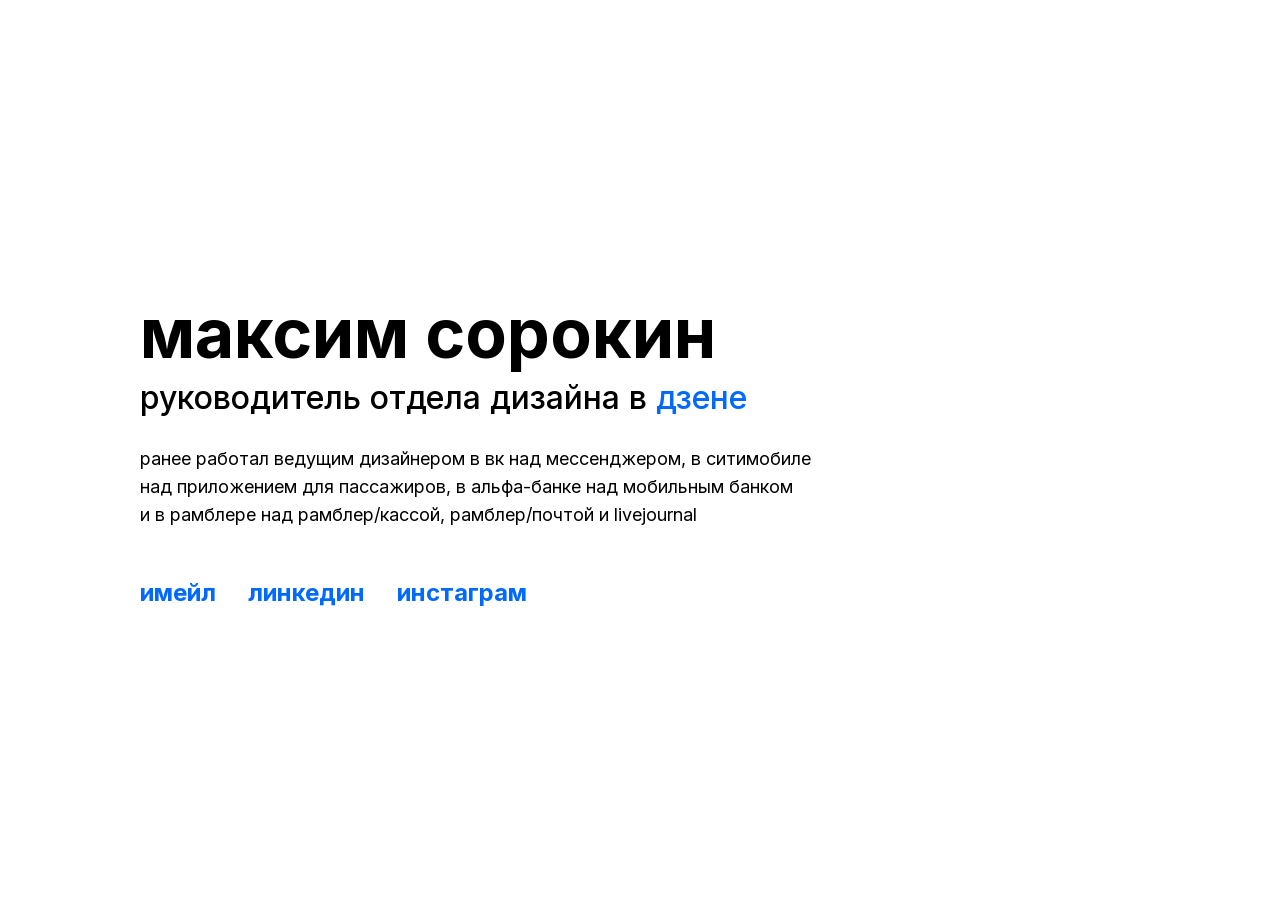
==== index.html @ d33fda68 "Фавиконка убрана Иконки в макетах не было, предложенная не подошла.  Co-Authored-By: Claude Opus 5 <" ====
<!doctype html>
<html lang="ru">
<head>
	<meta charset="utf-8">
	<meta name="viewport" content="width=device-width, initial-scale=1">
	<title>максим сорокин — руководитель отдела дизайна в дзене</title>
	<meta name="description" content="личная страница максима сорокина, руководителя отдела дизайна в дзене. ранее — вк, ситимобил, альфа-банк, рамблер">
	<link rel="canonical" href="https://maximsorokin.com/">

	<meta property="og:type" content="profile">
	<meta property="og:url" content="https://maximsorokin.com/">
	<meta property="og:site_name" content="максим сорокин">
	<meta property="og:locale" content="ru_RU">
	<meta property="og:title" content="максим сорокин — руководитель отдела дизайна в дзене">
	<meta property="og:description" content="личная страница максима сорокина, руководителя отдела дизайна в дзене. ранее — вк, ситимобил, альфа-банк, рамблер">
	<meta property="og:image" content="https://maximsorokin.com/og.jpg">
	<meta property="og:image:width" content="1200">
	<meta property="og:image:height" content="630">
	<meta property="og:image:alt" content="максим сорокин, руководитель отдела дизайна в дзене">

	<meta name="twitter:card" content="summary_large_image">
	<meta name="twitter:title" content="максим сорокин — руководитель отдела дизайна в дзене">
	<meta name="twitter:description" content="личная страница максима сорокина, руководителя отдела дизайна в дзене. ранее — вк, ситимобил, альфа-банк, рамблер">
	<meta name="twitter:image" content="https://maximsorokin.com/og.jpg">

	<link rel="stylesheet" href="styles.css">
</head>
<body>
	<main class="page">
		<div class="content">
			<h1 class="name">максим сорокин</h1>
			<h2 class="role">руководитель отдела дизайна в&nbsp;<a href="https://dzen.ru">дзене</a></h2>
			<p class="about">ранее работал ведущим дизайнером в&nbsp;вк над&nbsp;мессенджером, в&nbsp;ситимобиле над&nbsp;приложением для&nbsp;пассажиров, в&nbsp;альфа-банке над&nbsp;мобильным банком и&nbsp;в&nbsp;рамблере над&nbsp;рамблер/кассой, рамблер/почтой и&nbsp;livejournal</p>
			<nav class="links" aria-label="контакты">
				<a href="mailto:mail@maximsorokin.com">имейл</a>
				<a href="https://www.linkedin.com/in/mgsorokin/">линкедин</a>
				<a href="https://www.instagram.com/maximsorokin/">инстаграм</a>
			</nav>
		</div>
	</main>

	<script type="application/ld+json">
	{
		"@context": "https://schema.org",
		"@type": "Person",
		"name": "максим сорокин",
		"url": "https://maximsorokin.com/",
		"image": "https://maximsorokin.com/og.jpg",
		"email": "mail@maximsorokin.com",
		"jobTitle": "руководитель отдела дизайна",
		"worksFor": {
			"@type": "Organization",
			"name": "дзен",
			"url": "https://dzen.ru"
		},
		"sameAs": [
			"https://www.linkedin.com/in/mgsorokin/",
			"https://www.instagram.com/maximsorokin/"
		]
	}
	</script>
</body>
</html>
---- styles.css ----
/* Inter подключён локально: внешний запрос к CDN задерживает первую отрисовку
   и тянет стороннего провайдера. Латиница и кириллица — отдельными файлами,
   чтобы браузер качал только нужный диапазон. */
@font-face {
	font-family: 'Inter';
	font-style: normal;
	font-weight: 400;
	font-display: swap;
	src: url('fonts/inter-400-latin.woff2') format('woff2');
	unicode-range: U+0000-00FF, U+0131, U+0152-0153, U+02BB-02BC, U+02C6, U+02DA, U+02DC, U+0304, U+0308, U+0329, U+2000-206F, U+20AC, U+2122, U+2191, U+2193, U+2212, U+2215, U+FEFF, U+FFFD;
}

@font-face {
	font-family: 'Inter';
	font-style: normal;
	font-weight: 400;
	font-display: swap;
	src: url('fonts/inter-400-cyrillic.woff2') format('woff2');
	unicode-range: U+0301, U+0400-045F, U+0490-0491, U+04B0-04B1, U+2116;
}

@font-face {
	font-family: 'Inter';
	font-style: normal;
	font-weight: 500;
	font-display: swap;
	src: url('fonts/inter-500-latin.woff2') format('woff2');
	unicode-range: U+0000-00FF, U+0131, U+0152-0153, U+02BB-02BC, U+02C6, U+02DA, U+02DC, U+0304, U+0308, U+0329, U+2000-206F, U+20AC, U+2122, U+2191, U+2193, U+2212, U+2215, U+FEFF, U+FFFD;
}

@font-face {
	font-family: 'Inter';
	font-style: normal;
	font-weight: 500;
	font-display: swap;
	src: url('fonts/inter-500-cyrillic.woff2') format('woff2');
	unicode-range: U+0301, U+0400-045F, U+0490-0491, U+04B0-04B1, U+2116;
}

@font-face {
	font-family: 'Inter';
	font-style: normal;
	font-weight: 700;
	font-display: swap;
	src: url('fonts/inter-700-latin.woff2') format('woff2');
	unicode-range: U+0000-00FF, U+0131, U+0152-0153, U+02BB-02BC, U+02C6, U+02DA, U+02DC, U+0304, U+0308, U+0329, U+2000-206F, U+20AC, U+2122, U+2191, U+2193, U+2212, U+2215, U+FEFF, U+FFFD;
}

@font-face {
	font-family: 'Inter';
	font-style: normal;
	font-weight: 700;
	font-display: swap;
	src: url('fonts/inter-700-cyrillic.woff2') format('woff2');
	unicode-range: U+0301, U+0400-045F, U+0490-0491, U+04B0-04B1, U+2116;
}

:root {
	--font-family: 'Inter', -apple-system, BlinkMacSystemFont, 'Segoe UI', Roboto, Helvetica, Arial, sans-serif;
	--color-bg: #ffffff;
	--color-text: #000000;
	--color-accent: #006aff;

	/* Тёмной темы в макете нет — браузер не должен инвертировать цвета сам. */
	color-scheme: light;
}

*,
*::before,
*::after {
	box-sizing: border-box;
}

html {
	-webkit-text-size-adjust: 100%;
}

body {
	margin: 0;
	background-color: var(--color-bg);
	color: var(--color-text);
	font-family: var(--font-family);
	font-weight: 400;
	text-align: left;
	-webkit-font-smoothing: antialiased;
	-moz-osx-font-smoothing: grayscale;
}

/* Отступы контейнера — padding, а не margin: на высоком экране контент
   центрируется, на низком отступы не схлопываются и появляется скролл. */
.page {
	display: flex;
	align-items: flex-start;
	min-height: 100vh;
	min-height: 100svh;
	padding: 64px 24px;
}

.content {
	width: 100%;
}

.name {
	margin: 0;
	font-size: 48px;
	font-weight: 700;
	line-height: 42px;
}

.role {
	margin: 6px 0 0;
	font-size: 28px;
	font-weight: 500;
	line-height: 36px;
}

.about {
	margin: 32px 0 0;
	font-size: 20px;
	font-weight: 400;
	line-height: 30px;
}

.links {
	display: flex;
	flex-direction: column;
	gap: 12px;
	margin-top: 48px;
}

.links a {
	font-size: 24px;
	font-weight: 700;
	line-height: 32px;
}

a {
	color: var(--color-accent);
	text-decoration: none;
	transition: opacity 150ms;
}

a:hover {
	opacity: 0.7;
}

a:focus-visible {
	outline: 2px solid var(--color-accent);
	outline-offset: 4px;
}

@media (prefers-reduced-motion: reduce) {
	a {
		transition: none;
	}
}

@media (min-width: 768px) {
	.page {
		align-items: center;
		padding: 220px 140px;
	}

	.name {
		font-size: 68px;
		line-height: normal;
	}

	.role {
		margin-top: 4px;
		font-size: 32px;
		line-height: normal;
	}

	/* Ширина абзаца из макета. max-width — страховка для окон уже 1044px,
	   где 764px уже не помещаются между отступами по 140px. */
	.about {
		margin-top: 28px;
		width: 764px;
		max-width: 100%;
		font-size: 18px;
		line-height: 28px;
	}

	.links {
		flex-direction: row;
		flex-wrap: wrap;
		gap: 32px;
	}
}
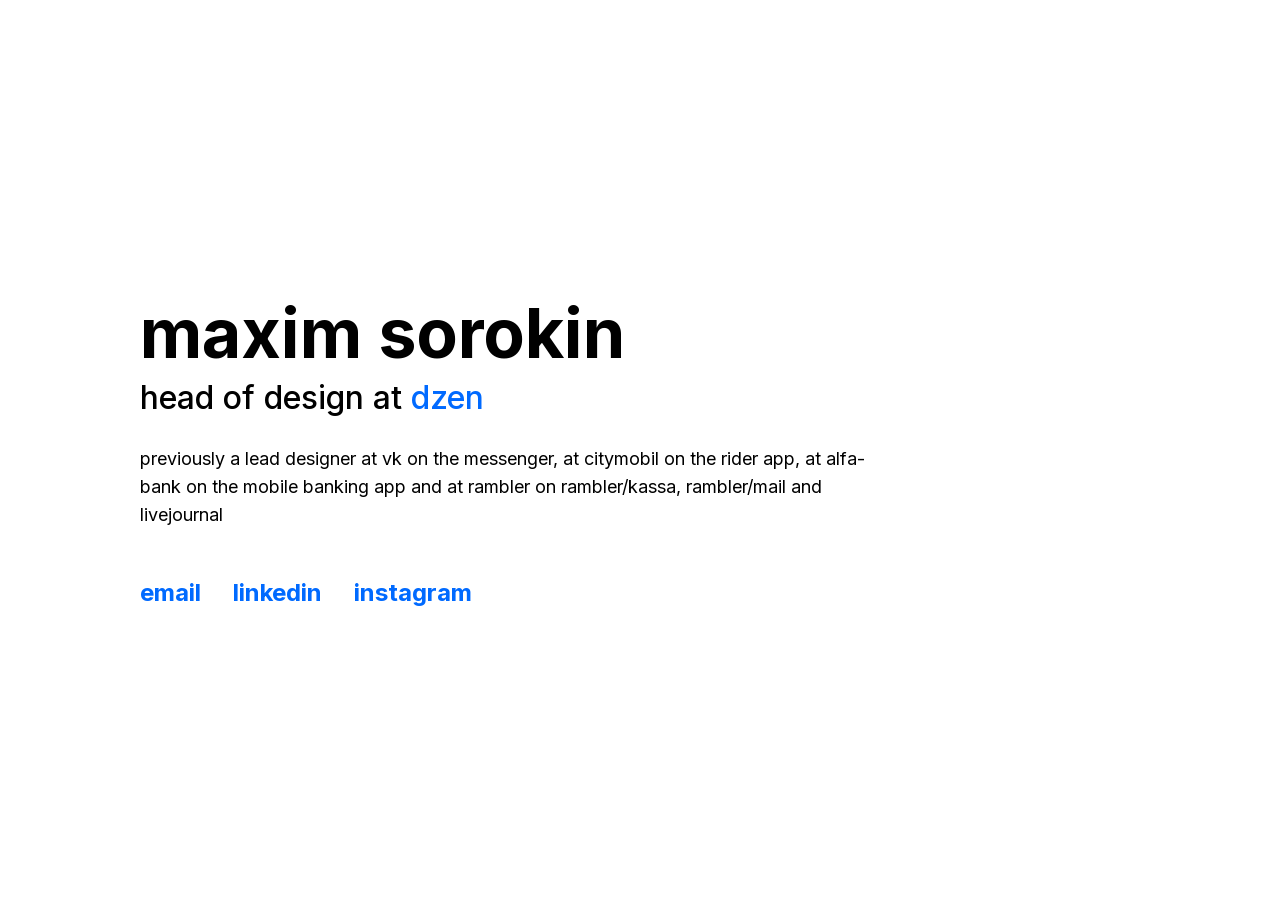
==== commit 9a78780a: "Страница переведена на английский Русская версия не сохраняется: один адрес, одна версия, без перекл" ====
--- a/index.html
+++ b/index.html
@@ -1,26 +1,26 @@
 <!doctype html>
-<html lang="ru">
+<html lang="en">
 <head>
 	<meta charset="utf-8">
 	<meta name="viewport" content="width=device-width, initial-scale=1">
-	<title>максим сорокин — руководитель отдела дизайна в дзене</title>
-	<meta name="description" content="личная страница максима сорокина, руководителя отдела дизайна в дзене. ранее — вк, ситимобил, альфа-банк, рамблер">
+	<title>maxim sorokin — head of design at dzen</title>
+	<meta name="description" content="personal page of maxim sorokin, head of design at dzen. previously vk, citymobil, alfa-bank, rambler">
 	<link rel="canonical" href="https://maximsorokin.com/">
 
 	<meta property="og:type" content="profile">
 	<meta property="og:url" content="https://maximsorokin.com/">
-	<meta property="og:site_name" content="максим сорокин">
-	<meta property="og:locale" content="ru_RU">
-	<meta property="og:title" content="максим сорокин — руководитель отдела дизайна в дзене">
-	<meta property="og:description" content="личная страница максима сорокина, руководителя отдела дизайна в дзене. ранее — вк, ситимобил, альфа-банк, рамблер">
+	<meta property="og:site_name" content="maxim sorokin">
+	<meta property="og:locale" content="en_US">
+	<meta property="og:title" content="maxim sorokin — head of design at dzen">
+	<meta property="og:description" content="personal page of maxim sorokin, head of design at dzen. previously vk, citymobil, alfa-bank, rambler">
 	<meta property="og:image" content="https://maximsorokin.com/og.jpg">
 	<meta property="og:image:width" content="1200">
 	<meta property="og:image:height" content="630">
-	<meta property="og:image:alt" content="максим сорокин, руководитель отдела дизайна в дзене">
+	<meta property="og:image:alt" content="maxim sorokin, head of design at dzen">
 
 	<meta name="twitter:card" content="summary_large_image">
-	<meta name="twitter:title" content="максим сорокин — руководитель отдела дизайна в дзене">
-	<meta name="twitter:description" content="личная страница максима сорокина, руководителя отдела дизайна в дзене. ранее — вк, ситимобил, альфа-банк, рамблер">
+	<meta name="twitter:title" content="maxim sorokin — head of design at dzen">
+	<meta name="twitter:description" content="personal page of maxim sorokin, head of design at dzen. previously vk, citymobil, alfa-bank, rambler">
 	<meta name="twitter:image" content="https://maximsorokin.com/og.jpg">
 
 	<link rel="stylesheet" href="styles.css">
@@ -28,13 +28,13 @@
 <body>
 	<main class="page">
 		<div class="content">
-			<h1 class="name">максим сорокин</h1>
-			<h2 class="role">руководитель отдела дизайна в&nbsp;<a href="https://dzen.ru">дзене</a></h2>
-			<p class="about">ранее работал ведущим дизайнером в&nbsp;вк над&nbsp;мессенджером, в&nbsp;ситимобиле над&nbsp;приложением для&nbsp;пассажиров, в&nbsp;альфа-банке над&nbsp;мобильным банком и&nbsp;в&nbsp;рамблере над&nbsp;рамблер/кассой, рамблер/почтой и&nbsp;livejournal</p>
-			<nav class="links" aria-label="контакты">
-				<a href="mailto:mail@maximsorokin.com">имейл</a>
-				<a href="https://www.linkedin.com/in/mgsorokin/">линкедин</a>
-				<a href="https://www.instagram.com/maximsorokin/">инстаграм</a>
+			<h1 class="name">maxim sorokin</h1>
+			<h2 class="role">head of design at <a href="https://dzen.ru">dzen</a></h2>
+			<p class="about">previously a lead designer at vk on the messenger, at citymobil on the rider app, at alfa-bank on the mobile banking app and at rambler on rambler/kassa, rambler/mail and livejournal</p>
+			<nav class="links" aria-label="contacts">
+				<a href="mailto:mail@maximsorokin.com">email</a>
+				<a href="https://www.linkedin.com/in/mgsorokin/">linkedin</a>
+				<a href="https://www.instagram.com/maximsorokin/">instagram</a>
 			</nav>
 		</div>
 	</main>
@@ -43,14 +43,14 @@
 	{
 		"@context": "https://schema.org",
 		"@type": "Person",
-		"name": "максим сорокин",
+		"name": "maxim sorokin",
 		"url": "https://maximsorokin.com/",
 		"image": "https://maximsorokin.com/og.jpg",
 		"email": "mail@maximsorokin.com",
-		"jobTitle": "руководитель отдела дизайна",
+		"jobTitle": "head of design",
 		"worksFor": {
 			"@type": "Organization",
-			"name": "дзен",
+			"name": "dzen",
 			"url": "https://dzen.ru"
 		},
 		"sameAs": [
--- a/styles.css
+++ b/styles.css
@@ -1,6 +1,7 @@
 /* Inter подключён локально: внешний запрос к CDN задерживает первую отрисовку
-   и тянет стороннего провайдера. Латиница и кириллица — отдельными файлами,
-   чтобы браузер качал только нужный диапазон. */
+   и тянет стороннего провайдера. Страница латинская, поэтому подключён только
+   латинский субсет — unicode-range оставлен, чтобы браузер не качал шрифт
+   ради символов, которых в нём нет. */
 @font-face {
 	font-family: 'Inter';
 	font-style: normal;
@@ -8,15 +9,6 @@
 	font-display: swap;
 	src: url('fonts/inter-400-latin.woff2') format('woff2');
 	unicode-range: U+0000-00FF, U+0131, U+0152-0153, U+02BB-02BC, U+02C6, U+02DA, U+02DC, U+0304, U+0308, U+0329, U+2000-206F, U+20AC, U+2122, U+2191, U+2193, U+2212, U+2215, U+FEFF, U+FFFD;
-}
-
-@font-face {
-	font-family: 'Inter';
-	font-style: normal;
-	font-weight: 400;
-	font-display: swap;
-	src: url('fonts/inter-400-cyrillic.woff2') format('woff2');
-	unicode-range: U+0301, U+0400-045F, U+0490-0491, U+04B0-04B1, U+2116;
 }
 
 @font-face {
@@ -31,28 +23,10 @@
 @font-face {
 	font-family: 'Inter';
 	font-style: normal;
-	font-weight: 500;
-	font-display: swap;
-	src: url('fonts/inter-500-cyrillic.woff2') format('woff2');
-	unicode-range: U+0301, U+0400-045F, U+0490-0491, U+04B0-04B1, U+2116;
-}
-
-@font-face {
-	font-family: 'Inter';
-	font-style: normal;
 	font-weight: 700;
 	font-display: swap;
 	src: url('fonts/inter-700-latin.woff2') format('woff2');
 	unicode-range: U+0000-00FF, U+0131, U+0152-0153, U+02BB-02BC, U+02C6, U+02DA, U+02DC, U+0304, U+0308, U+0329, U+2000-206F, U+20AC, U+2122, U+2191, U+2193, U+2212, U+2215, U+FEFF, U+FFFD;
-}
-
-@font-face {
-	font-family: 'Inter';
-	font-style: normal;
-	font-weight: 700;
-	font-display: swap;
-	src: url('fonts/inter-700-cyrillic.woff2') format('woff2');
-	unicode-range: U+0301, U+0400-045F, U+0490-0491, U+04B0-04B1, U+2116;
 }
 
 :root {
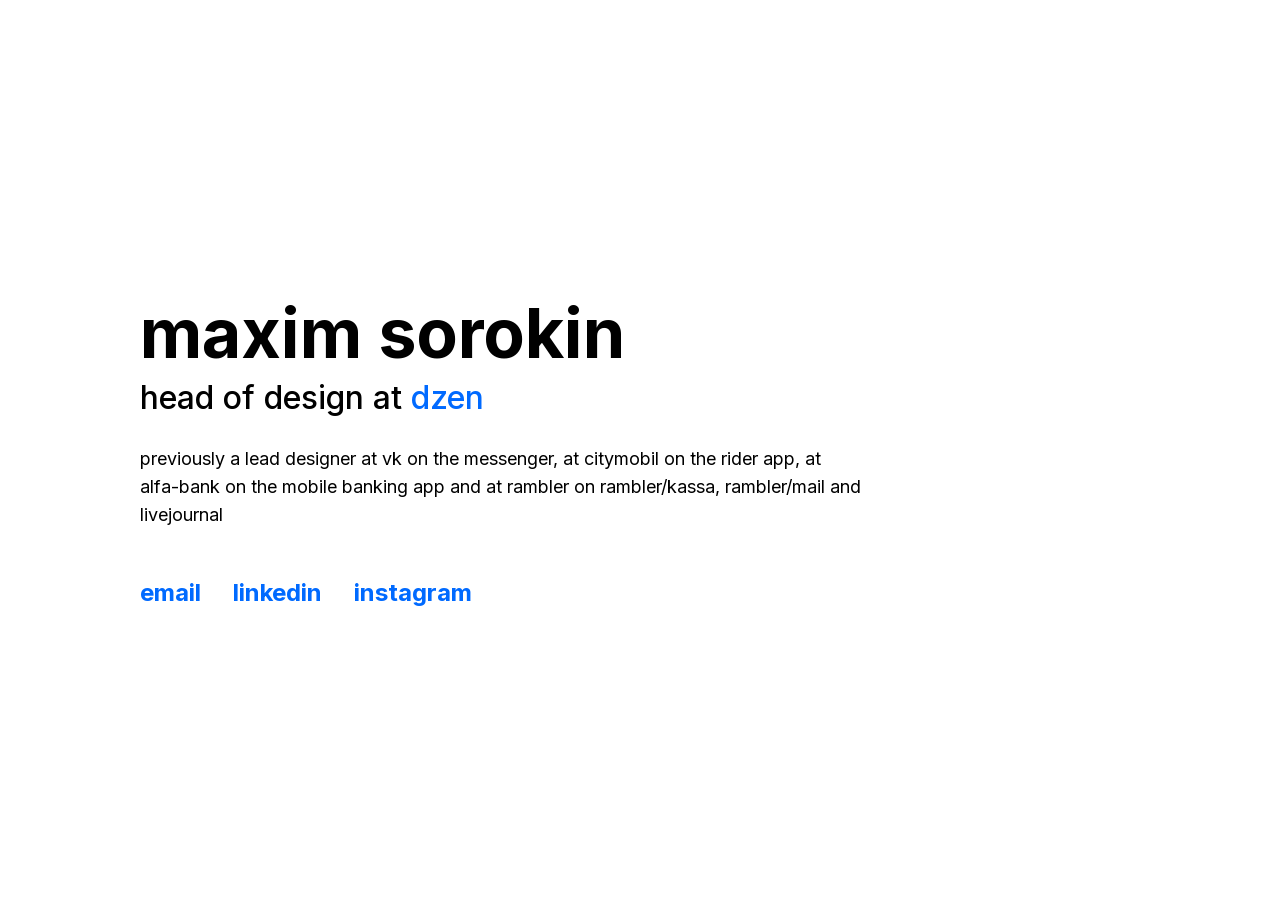
==== commit 5b92e30d: "Названия продуктов не рвутся переносом Дефис в alfa-bank и слэш в rambler/kassa и rambler/mail — точ" ====
--- a/index.html
+++ b/index.html
@@ -30,7 +30,7 @@
 		<div class="content">
 			<h1 class="name">maxim sorokin</h1>
 			<h2 class="role">head of design at <a href="https://dzen.ru">dzen</a></h2>
-			<p class="about">previously a lead designer at vk on the messenger, at citymobil on the rider app, at alfa-bank on the mobile banking app and at rambler on rambler/kassa, rambler/mail and livejournal</p>
+			<p class="about">previously a lead designer at vk on the messenger, at citymobil on the rider app, at <span class="nowrap">alfa-bank</span> on the mobile banking app and at rambler on <span class="nowrap">rambler/kassa</span>, <span class="nowrap">rambler/mail</span> and livejournal</p>
 			<nav class="links" aria-label="contacts">
 				<a href="mailto:mail@maximsorokin.com">email</a>
 				<a href="https://www.linkedin.com/in/mgsorokin/">linkedin</a>
--- a/styles.css
+++ b/styles.css
@@ -1,7 +1,7 @@
-/* Inter подключён локально: внешний запрос к CDN задерживает первую отрисовку
-   и тянет стороннего провайдера. Страница латинская, поэтому подключён только
-   латинский субсет — unicode-range оставлен, чтобы браузер не качал шрифт
-   ради символов, которых в нём нет. */
+/* Inter is self-hosted: a CDN request delays the first paint and drags in a
+   third party. The page is latin-only, so only the latin subset ships —
+   unicode-range is kept so the browser skips the file for characters it
+   doesn't cover. */
 @font-face {
 	font-family: 'Inter';
 	font-style: normal;
@@ -35,7 +35,8 @@
 	--color-text: #000000;
 	--color-accent: #006aff;
 
-	/* Тёмной темы в макете нет — браузер не должен инвертировать цвета сам. */
+	/* The design has no dark theme — the browser shouldn't invert colors on
+	   its own. */
 	color-scheme: light;
 }
 
@@ -60,8 +61,8 @@
 	-moz-osx-font-smoothing: grayscale;
 }
 
-/* Отступы контейнера — padding, а не margin: на высоком экране контент
-   центрируется, на низком отступы не схлопываются и появляется скролл. */
+/* Container spacing is padding, not margin: on a tall screen the content
+   centers, on a short one the gaps don't collapse and the page scrolls. */
 .page {
 	display: flex;
 	align-items: flex-start;
@@ -100,6 +101,12 @@
 	flex-direction: column;
 	gap: 12px;
 	margin-top: 48px;
+}
+
+/* Product names with a hyphen or a slash inside: the browser treats both as
+   break opportunities and splits alfa-bank or rambler/kassa across lines. */
+.nowrap {
+	white-space: nowrap;
 }
 
 .links a {
@@ -146,8 +153,9 @@
 		line-height: normal;
 	}
 
-	/* Ширина абзаца из макета. max-width — страховка для окон уже 1044px,
-	   где 764px уже не помещаются между отступами по 140px. */
+	/* Paragraph width from the design. max-width is a fallback for windows
+	   narrower than 1044px, where 764px no longer fits between the 140px
+	   paddings. */
 	.about {
 		margin-top: 28px;
 		width: 764px;
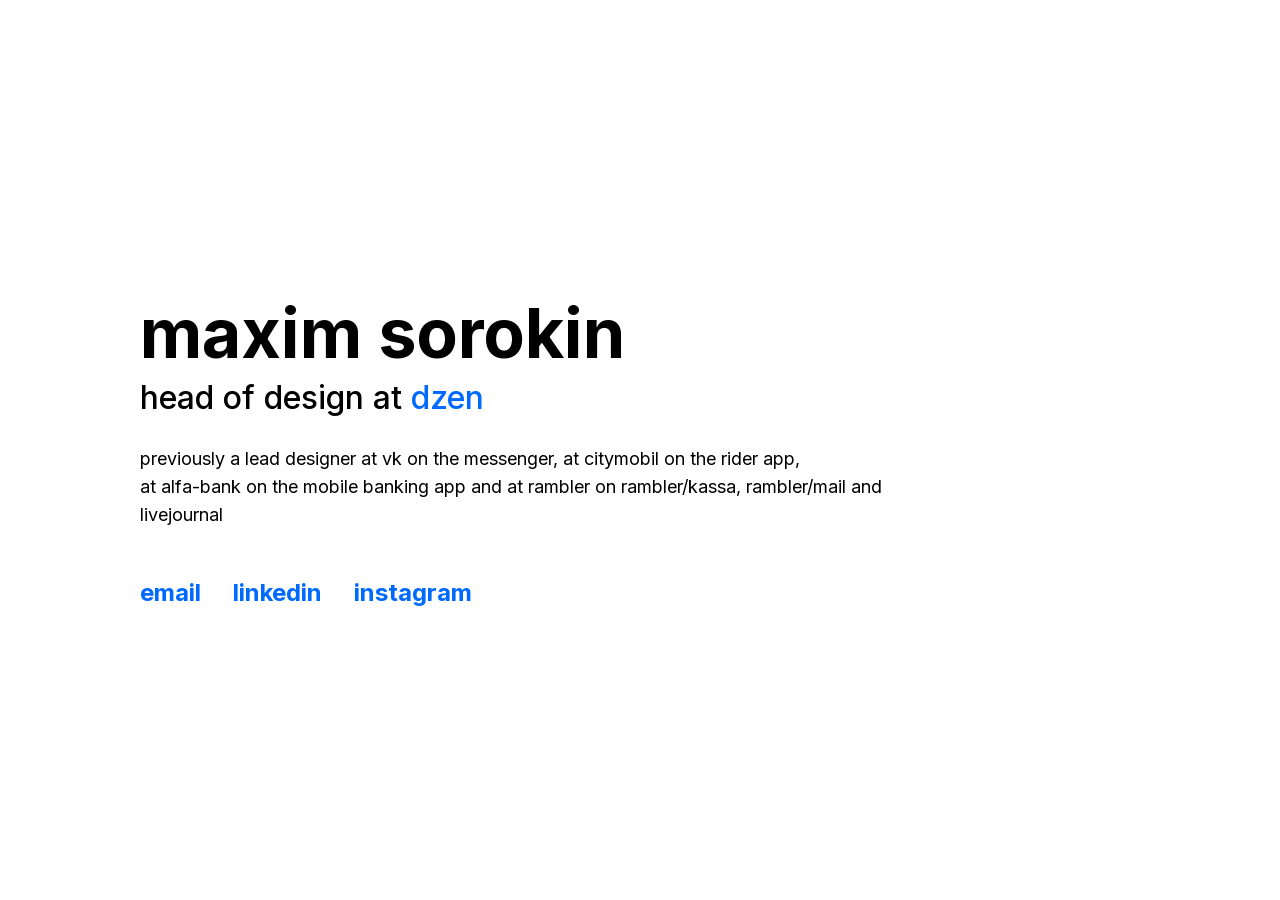
==== commit 2232ec08: "Предлог at не остаётся в конце строки Неразрывный пробел после at в четырёх местах описания и в подз" ====
--- a/index.html
+++ b/index.html
@@ -29,8 +29,8 @@
 	<main class="page">
 		<div class="content">
 			<h1 class="name">maxim sorokin</h1>
-			<h2 class="role">head of design at <a href="https://dzen.ru">dzen</a></h2>
-			<p class="about">previously a lead designer at vk on the messenger, at citymobil on the rider app, at <span class="nowrap">alfa-bank</span> on the mobile banking app and at rambler on <span class="nowrap">rambler/kassa</span>, <span class="nowrap">rambler/mail</span> and livejournal</p>
+			<h2 class="role">head of design at&nbsp;<a href="https://dzen.ru">dzen</a></h2>
+			<p class="about">previously a lead designer at&nbsp;vk on the messenger, at&nbsp;citymobil on the rider app, at&nbsp;<span class="nowrap">alfa-bank</span> on the mobile banking app and at&nbsp;rambler on <span class="nowrap">rambler/kassa</span>, <span class="nowrap">rambler/mail</span> and livejournal</p>
 			<nav class="links" aria-label="contacts">
 				<a href="mailto:mail@maximsorokin.com">email</a>
 				<a href="https://www.linkedin.com/in/mgsorokin/">linkedin</a>
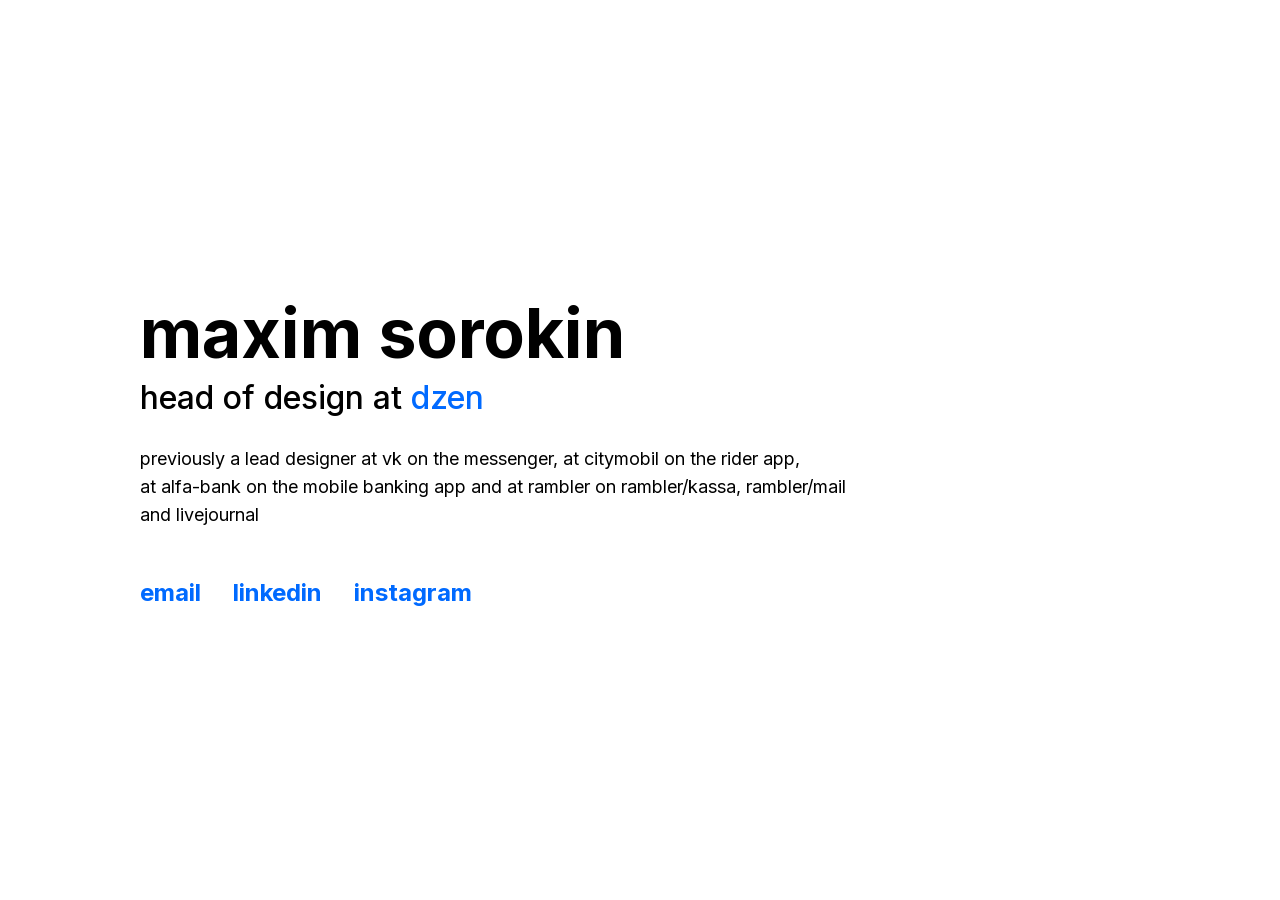
==== commit 9c6c5bfa: "Союз and тоже не остаётся в конце строки Неразрывный пробел после and в двух местах: «and at rambler" ====
--- a/index.html
+++ b/index.html
@@ -30,7 +30,7 @@
 		<div class="content">
 			<h1 class="name">maxim sorokin</h1>
 			<h2 class="role">head of design at&nbsp;<a href="https://dzen.ru">dzen</a></h2>
-			<p class="about">previously a lead designer at&nbsp;vk on the messenger, at&nbsp;citymobil on the rider app, at&nbsp;<span class="nowrap">alfa-bank</span> on the mobile banking app and at&nbsp;rambler on <span class="nowrap">rambler/kassa</span>, <span class="nowrap">rambler/mail</span> and livejournal</p>
+			<p class="about">previously a lead designer at&nbsp;vk on&nbsp;the messenger, at&nbsp;citymobil on&nbsp;the rider app, at&nbsp;<span class="nowrap">alfa-bank</span> on&nbsp;the mobile banking app and&nbsp;at&nbsp;rambler on&nbsp;<span class="nowrap">rambler/kassa</span>, <span class="nowrap">rambler/mail</span> and&nbsp;livejournal</p>
 			<nav class="links" aria-label="contacts">
 				<a href="mailto:mail@maximsorokin.com">email</a>
 				<a href="https://www.linkedin.com/in/mgsorokin/">linkedin</a>
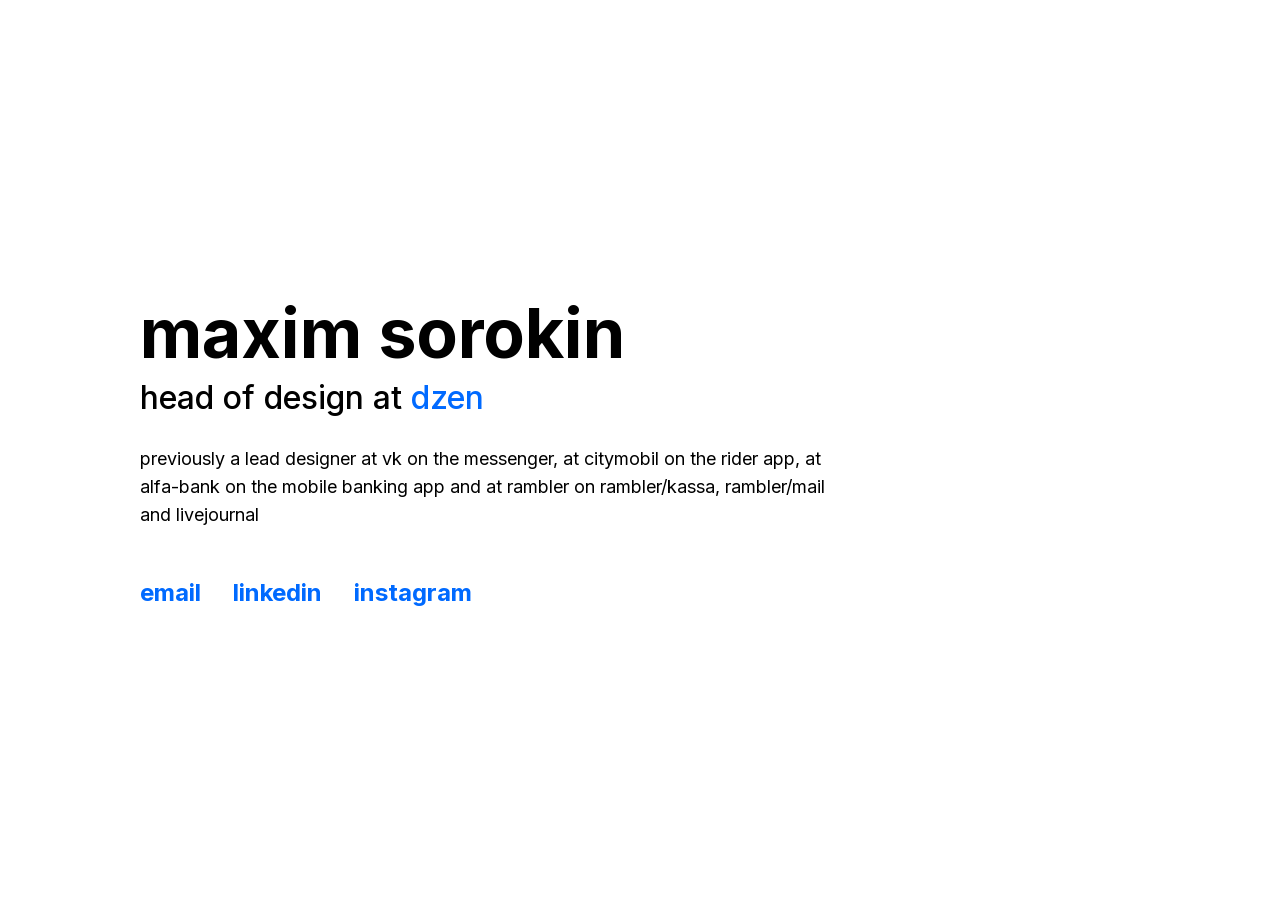
==== commit ee13b46c: "Неразрывные пробелы убраны, кроме одного Правило «&nbsp; после предлогов и союзов» относится к русск" ====
--- a/index.html
+++ b/index.html
@@ -29,8 +29,8 @@
 	<main class="page">
 		<div class="content">
 			<h1 class="name">maxim sorokin</h1>
-			<h2 class="role">head of design at&nbsp;<a href="https://dzen.ru">dzen</a></h2>
-			<p class="about">previously a lead designer at&nbsp;vk on&nbsp;the messenger, at&nbsp;citymobil on&nbsp;the rider app, at&nbsp;<span class="nowrap">alfa-bank</span> on&nbsp;the mobile banking app and&nbsp;at&nbsp;rambler on&nbsp;<span class="nowrap">rambler/kassa</span>, <span class="nowrap">rambler/mail</span> and&nbsp;livejournal</p>
+			<h2 class="role">head of design at <a href="https://dzen.ru">dzen</a></h2>
+			<p class="about">previously a lead designer at vk on the messenger, at citymobil on the rider app, at <span class="nowrap">alfa-bank</span> on the mobile banking app and at rambler on <span class="nowrap">rambler/kassa</span>, <span class="nowrap">rambler/mail</span> and&nbsp;livejournal</p>
 			<nav class="links" aria-label="contacts">
 				<a href="mailto:mail@maximsorokin.com">email</a>
 				<a href="https://www.linkedin.com/in/mgsorokin/">linkedin</a>
